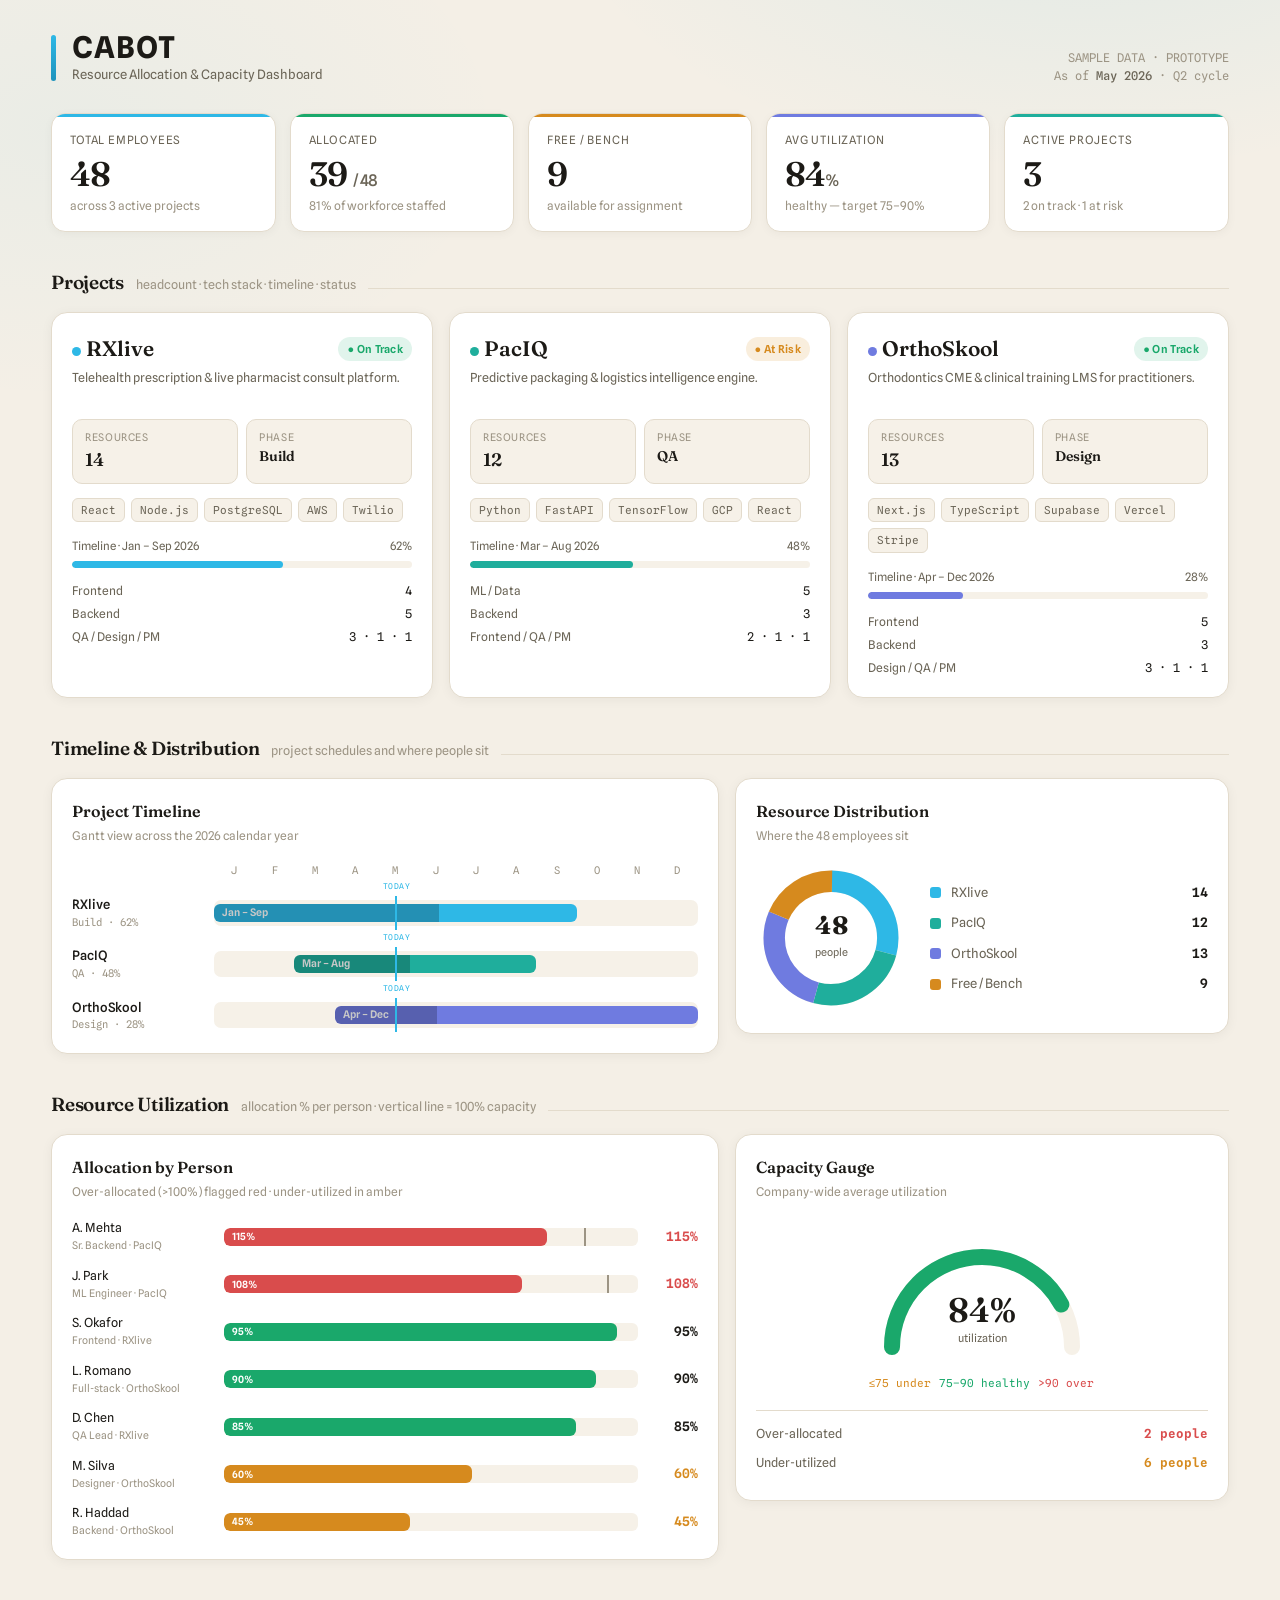
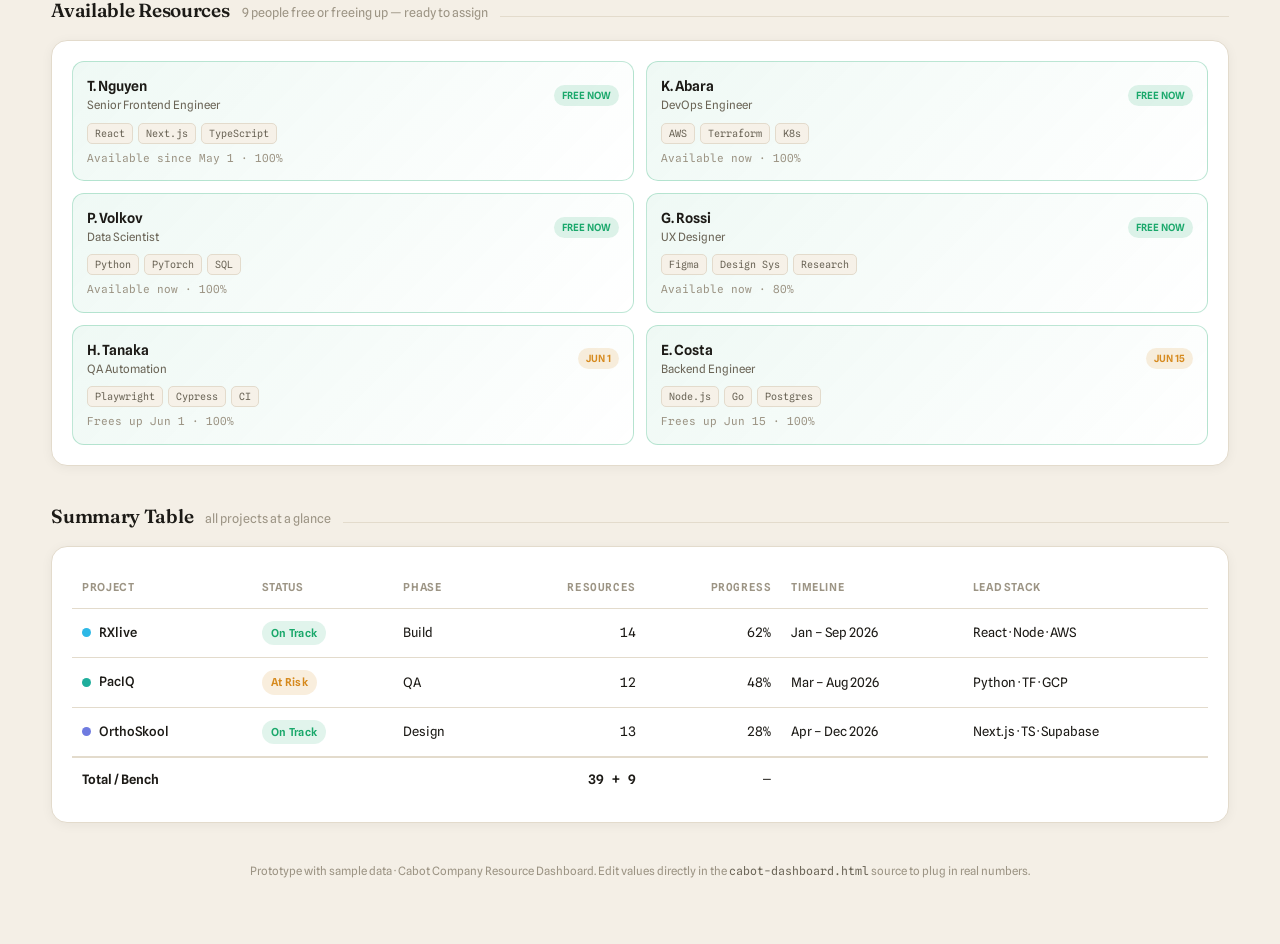
==== index.html @ 314580e7 "Add files via upload" ====
<!DOCTYPE html>
<html lang="en">
<head>
<meta charset="UTF-8">
<meta name="viewport" content="width=device-width, initial-scale=1.0">
<title>Cabot Company — Resource Dashboard</title>
<link rel="preconnect" href="https://fonts.googleapis.com">
<link rel="preconnect" href="https://fonts.gstatic.com" crossorigin>
<link href="https://fonts.googleapis.com/css2?family=Fraunces:opsz,wght@9..144,400;9..144,500;9..144,600;9..144,700&family=Spline+Sans+Mono:wght@400;500;600&family=Spline+Sans:wght@400;500;600;700&display=swap" rel="stylesheet">
<style>
  :root {
    /* Cabot brand */
    --cabot-cyan: #2EB8E6;
    --cabot-cyan-light: #5FCDF0;
    --cabot-cyan-dark: #1E93BC;
    --cabot-ink: #0A0A0B;
    /* Light theme neutrals — beige / white */
    --bg: #f4efe6;
    --panel: #ffffff;
    --panel-2: #f6f1e8;
    --line: #e3dbcc;
    --ink: #1c1a16;
    --ink-dim: #6b6557;
    --ink-faint: #9c9484;
    /* Status */
    --green: #1aa86b;
    --amber: #d68a1e;
    --red: #d94c4c;
    --blue: #2EB8E6;
    --violet: #6f7be0;
    --teal: #1fae9c;
    --accent: #2EB8E6;
    /* Project colors */
    --rx: #2EB8E6;
    --pac: #1fae9c;
    --ortho: #6f7be0;
    /* On-bar text color for light theme */
    --on-bar: #ffffff;
  }
  * { box-sizing: border-box; margin: 0; padding: 0; }
  html { scroll-behavior: smooth; }
  body {
    background:
      radial-gradient(900px 500px at 85% -5%, rgba(46,184,230,.10), transparent 60%),
      radial-gradient(800px 500px at 5% 5%, rgba(46,184,230,.05), transparent 55%),
      var(--bg);
    color: var(--ink);
    font-family: 'Spline Sans', sans-serif;
    font-size: 14px;
    line-height: 1.5;
    min-height: 100vh;
    padding: 32px clamp(16px, 4vw, 56px) 64px;
  }
  .wrap { max-width: 1320px; margin: 0 auto; }

  /* Header */
  header.top {
    display: flex; align-items: flex-end; justify-content: space-between;
    gap: 24px; flex-wrap: wrap; margin-bottom: 28px;
  }
  .brand { display: flex; align-items: center; gap: 16px; }
  .brand-rule {
    width: 5px; height: 46px; border-radius: 4px; flex-shrink: 0;
    background: linear-gradient(var(--cabot-cyan), var(--cabot-cyan-dark));
  }
  .brand h1 {
    font-family: 'Fraunces', serif; font-weight: 600; font-size: 26px; letter-spacing: -.5px;
  }
  .brand .wordmark {
    font-family: 'Spline Sans', sans-serif; font-weight: 700; font-size: 30px;
    letter-spacing: 1px; color: var(--ink); line-height: 1;
  }
  .brand p { color: var(--ink-dim); font-size: 13px; margin-top: 3px; }
  .updated {
    text-align: right; color: var(--ink-faint); font-size: 12px;
    font-family: 'Spline Sans Mono', monospace;
  }
  .updated b { color: var(--ink-dim); font-weight: 500; }

  /* KPI row */
  .kpis {
    display: grid; grid-template-columns: repeat(5, 1fr); gap: 14px; margin-bottom: 28px;
  }
  .kpi {
    background: var(--panel); border: 1px solid var(--line); border-radius: 14px;
    padding: 18px 18px 16px; position: relative; overflow: hidden;
    box-shadow: 0 2px 10px rgba(28,26,22,.04);
  }
  .kpi::before {
    content: ''; position: absolute; top: 0; left: 0; right: 0; height: 3px;
    background: var(--bar, var(--accent));
  }
  .kpi .label { color: var(--ink-dim); font-size: 11.5px; text-transform: uppercase; letter-spacing: .8px; margin-bottom: 8px; }
  .kpi .val { font-family: 'Fraunces', serif; font-size: 34px; font-weight: 600; line-height: 1; letter-spacing: -1px; }
  .kpi .val small { font-size: 16px; color: var(--ink-dim); font-family: 'Spline Sans'; font-weight: 500; }
  .kpi .sub { color: var(--ink-faint); font-size: 12px; margin-top: 6px; }

  /* Section heading */
  .section-h {
    display: flex; align-items: baseline; gap: 12px; margin: 36px 0 16px;
  }
  .section-h h2 { font-family: 'Fraunces', serif; font-weight: 600; font-size: 19px; letter-spacing: -.3px; }
  .section-h .hint { color: var(--ink-faint); font-size: 12.5px; }
  .section-h::after { content: ''; flex: 1; height: 1px; background: var(--line); }

  /* Cards grid */
  .grid-3 { display: grid; grid-template-columns: repeat(3, 1fr); gap: 16px; }

  .pcard {
    background: var(--panel); border: 1px solid var(--line); border-radius: 16px;
    padding: 20px; position: relative; transition: transform .18s ease, border-color .18s ease, box-shadow .18s ease;
    box-shadow: 0 2px 12px rgba(28,26,22,.05);
  }
  .pcard:hover { transform: translateY(-3px); border-color: var(--accent-c, var(--line)); box-shadow: 0 8px 24px rgba(28,26,22,.09); }
  .pcard .ph { display: flex; align-items: center; justify-content: space-between; margin-bottom: 4px; }
  .pcard .pname { font-family: 'Fraunces', serif; font-size: 21px; font-weight: 600; }
  .dot { width: 9px; height: 9px; border-radius: 50%; display: inline-block; }
  .pcard .desc { color: var(--ink-dim); font-size: 12.5px; margin-bottom: 16px; min-height: 34px; }
  .status {
    font-size: 11px; font-weight: 600; padding: 4px 9px; border-radius: 20px;
    display: inline-flex; align-items: center; gap: 5px; letter-spacing: .3px;
  }
  .s-ontrack { background: rgba(26,168,107,.13); color: var(--green); }
  .s-risk { background: rgba(214,138,30,.15); color: var(--amber); }
  .s-delayed { background: rgba(217,76,76,.14); color: var(--red); }

  .meta-row { display: flex; gap: 8px; margin-bottom: 14px; }
  .meta {
    flex: 1; background: var(--panel-2); border: 1px solid var(--line);
    border-radius: 10px; padding: 10px 12px;
  }
  .meta .m-label { color: var(--ink-faint); font-size: 10.5px; text-transform: uppercase; letter-spacing: .6px; }
  .meta .m-val { font-size: 18px; font-weight: 600; font-family: 'Fraunces', serif; }

  .stack { display: flex; flex-wrap: wrap; gap: 6px; margin-bottom: 16px; }
  .chip {
    font-family: 'Spline Sans Mono', monospace; font-size: 11px; padding: 3px 8px;
    border-radius: 6px; background: var(--panel-2); border: 1px solid var(--line); color: var(--ink-dim);
  }

  .prog-label { display: flex; justify-content: space-between; font-size: 11.5px; color: var(--ink-dim); margin-bottom: 6px; }
  .prog-track { height: 7px; background: var(--panel-2); border-radius: 10px; overflow: hidden; }
  .prog-fill { height: 100%; border-radius: 10px; }

  .roles { margin-top: 14px; display: flex; flex-direction: column; gap: 5px; }
  .role-line { display: flex; justify-content: space-between; font-size: 12px; }
  .role-line span:first-child { color: var(--ink-dim); }
  .role-line span:last-child { font-family: 'Spline Sans Mono', monospace; color: var(--ink); }

  /* Two column layout */
  .cols { display: grid; grid-template-columns: 1.35fr 1fr; gap: 16px; align-items: start; }
  .panel {
    background: var(--panel); border: 1px solid var(--line); border-radius: 16px; padding: 20px;
    box-shadow: 0 2px 12px rgba(28,26,22,.05);
  }
  .panel h3 { font-family: 'Fraunces', serif; font-size: 16px; font-weight: 600; margin-bottom: 4px; }
  .panel .ph-sub { color: var(--ink-faint); font-size: 12px; margin-bottom: 18px; }

  /* Gantt */
  .gantt { display: flex; flex-direction: column; gap: 16px; }
  .gantt-months {
    display: grid; grid-template-columns: 130px 1fr; gap: 12px; align-items: center;
    color: var(--ink-faint); font-size: 10.5px; font-family: 'Spline Sans Mono', monospace;
  }
  .gantt-scale { display: grid; grid-template-columns: repeat(12, 1fr); }
  .gantt-scale span { text-align: center; }
  .gantt-row { display: grid; grid-template-columns: 130px 1fr; gap: 12px; align-items: center; }
  .gantt-label { font-size: 13px; font-weight: 500; }
  .gantt-label small { display: block; color: var(--ink-faint); font-size: 10.5px; font-weight: 400; font-family: 'Spline Sans Mono', monospace; }
  .gantt-track { position: relative; height: 26px; background: var(--panel-2); border-radius: 7px; }
  .gantt-bar {
    position: absolute; top: 4px; bottom: 4px; border-radius: 6px;
    display: flex; align-items: center; padding: 0 8px; font-size: 10.5px; font-weight: 600;
    color: var(--on-bar); overflow: hidden; white-space: nowrap;
  }
  .gantt-bar .done { position: absolute; left: 0; top: 0; bottom: 0; background: rgba(0,0,0,.22); border-radius: 6px 0 0 6px; }
  .today-line { position: absolute; top: -4px; bottom: -4px; width: 2px; background: var(--accent); z-index: 5; }
  .today-line::after {
    content: 'TODAY'; position: absolute; top: -16px; left: 50%; transform: translateX(-50%);
    font-size: 8px; color: var(--accent); font-family: 'Spline Sans Mono', monospace; letter-spacing: .5px;
  }

  /* Donut */
  .donut-wrap { display: flex; align-items: center; gap: 24px; }
  .legend { display: flex; flex-direction: column; gap: 11px; flex: 1; }
  .legend-item { display: flex; align-items: center; gap: 10px; font-size: 13px; }
  .legend-item .lk { width: 11px; height: 11px; border-radius: 3px; flex-shrink: 0; }
  .legend-item .ln { color: var(--ink-dim); flex: 1; }
  .legend-item .lv { font-family: 'Spline Sans Mono', monospace; font-weight: 600; }

  /* Utilization bars */
  .util-list { display: flex; flex-direction: column; gap: 13px; }
  .util-row { display: grid; grid-template-columns: 140px 1fr 48px; gap: 12px; align-items: center; }
  .util-name { font-size: 12.5px; }
  .util-name small { display: block; color: var(--ink-faint); font-size: 10.5px; }
  .util-track { height: 18px; background: var(--panel-2); border-radius: 6px; overflow: hidden; position: relative; }
  .util-fill { height: 100%; border-radius: 6px; display: flex; align-items: center; padding-left: 8px; font-size: 10px; color: var(--on-bar); font-weight: 600; }
  .util-cap { position: absolute; top: 0; bottom: 0; left: 100%; width: 2px; background: var(--ink-faint); }
  .util-pct { text-align: right; font-family: 'Spline Sans Mono', monospace; font-size: 13px; font-weight: 600; }

  /* Free resources */
  .free-grid { display: grid; grid-template-columns: repeat(2, 1fr); gap: 12px; }
  .free-card {
    background: linear-gradient(135deg, rgba(26,168,107,.07), transparent);
    border: 1px solid rgba(26,168,107,.28); border-radius: 12px; padding: 14px;
  }
  .free-card .fc-top { display: flex; align-items: center; justify-content: space-between; margin-bottom: 8px; }
  .free-card .fc-name { font-weight: 600; font-size: 14px; }
  .free-card .fc-role { color: var(--ink-dim); font-size: 11.5px; }
  .free-badge { font-size: 10px; font-weight: 600; color: var(--green); background: rgba(26,168,107,.14); padding: 3px 8px; border-radius: 20px; }
  .free-card .fc-avail { color: var(--ink-faint); font-size: 11px; margin-top: 6px; font-family: 'Spline Sans Mono', monospace; }
  .skill-row { display: flex; flex-wrap: wrap; gap: 5px; }
  .skill { font-family: 'Spline Sans Mono', monospace; font-size: 10px; padding: 2px 7px; border-radius: 5px; background: var(--panel-2); border: 1px solid var(--line); color: var(--ink-dim); }

  /* Table */
  table { width: 100%; border-collapse: collapse; }
  th, td { text-align: left; padding: 12px 10px; font-size: 13px; border-bottom: 1px solid var(--line); }
  th { color: var(--ink-faint); font-size: 11px; text-transform: uppercase; letter-spacing: .6px; font-weight: 600; }
  td.num, th.num { text-align: right; font-family: 'Spline Sans Mono', monospace; }
  tr:last-child td { border-bottom: none; }
  .tbl-dot { display: inline-flex; align-items: center; gap: 8px; font-weight: 500; }

  footer { margin-top: 40px; text-align: center; color: var(--ink-faint); font-size: 11.5px; }
  footer code { font-family: 'Spline Sans Mono', monospace; color: var(--ink-dim); }

  @media (max-width: 1000px) {
    .kpis { grid-template-columns: repeat(2, 1fr); }
    .grid-3 { grid-template-columns: 1fr; }
    .cols { grid-template-columns: 1fr; }
    .free-grid { grid-template-columns: 1fr; }
  }
</style>
</head>
<body>
<div class="wrap">

  <header class="top">
    <div class="brand">
      <span class="brand-rule"></span>
      <div>
        <div class="wordmark">CABOT</div>
        <p>Resource Allocation &amp; Capacity Dashboard</p>
      </div>
    </div>
    <div class="updated">
      <div>SAMPLE DATA · PROTOTYPE</div>
      <div>As of <b>May 2026</b> · Q2 cycle</div>
    </div>
  </header>

  <!-- KPIs -->
  <div class="kpis">
    <div class="kpi" style="--bar:var(--blue)">
      <div class="label">Total Employees</div>
      <div class="val">48</div>
      <div class="sub">across 3 active projects</div>
    </div>
    <div class="kpi" style="--bar:var(--green)">
      <div class="label">Allocated</div>
      <div class="val">39 <small>/ 48</small></div>
      <div class="sub">81% of workforce staffed</div>
    </div>
    <div class="kpi" style="--bar:var(--amber)">
      <div class="label">Free / Bench</div>
      <div class="val">9</div>
      <div class="sub">available for assignment</div>
    </div>
    <div class="kpi" style="--bar:var(--violet)">
      <div class="label">Avg Utilization</div>
      <div class="val">84<small>%</small></div>
      <div class="sub">healthy — target 75–90%</div>
    </div>
    <div class="kpi" style="--bar:var(--teal)">
      <div class="label">Active Projects</div>
      <div class="val">3</div>
      <div class="sub">2 on track · 1 at risk</div>
    </div>
  </div>

  <!-- Projects -->
  <div class="section-h">
    <h2>Projects</h2>
    <span class="hint">headcount · tech stack · timeline · status</span>
  </div>
  <div class="grid-3">

    <!-- RXlive -->
    <div class="pcard" style="--accent-c:var(--rx)">
      <div class="ph">
        <div class="pname"><span class="dot" style="background:var(--rx)"></span> RXlive</div>
        <span class="status s-ontrack">● On Track</span>
      </div>
      <div class="desc">Telehealth prescription &amp; live pharmacist consult platform.</div>
      <div class="meta-row">
        <div class="meta"><div class="m-label">Resources</div><div class="m-val">14</div></div>
        <div class="meta"><div class="m-label">Phase</div><div class="m-val" style="font-size:14px">Build</div></div>
      </div>
      <div class="stack">
        <span class="chip">React</span><span class="chip">Node.js</span><span class="chip">PostgreSQL</span>
        <span class="chip">AWS</span><span class="chip">Twilio</span>
      </div>
      <div class="prog-label"><span>Timeline · Jan – Sep 2026</span><span>62%</span></div>
      <div class="prog-track"><div class="prog-fill" style="width:62%;background:var(--rx)"></div></div>
      <div class="roles">
        <div class="role-line"><span>Frontend</span><span>4</span></div>
        <div class="role-line"><span>Backend</span><span>5</span></div>
        <div class="role-line"><span>QA / Design / PM</span><span>3 · 1 · 1</span></div>
      </div>
    </div>

    <!-- PacIQ -->
    <div class="pcard" style="--accent-c:var(--pac)">
      <div class="ph">
        <div class="pname"><span class="dot" style="background:var(--pac)"></span> PacIQ</div>
        <span class="status s-risk">● At Risk</span>
      </div>
      <div class="desc">Predictive packaging &amp; logistics intelligence engine.</div>
      <div class="meta-row">
        <div class="meta"><div class="m-label">Resources</div><div class="m-val">12</div></div>
        <div class="meta"><div class="m-label">Phase</div><div class="m-val" style="font-size:14px">QA</div></div>
      </div>
      <div class="stack">
        <span class="chip">Python</span><span class="chip">FastAPI</span><span class="chip">TensorFlow</span>
        <span class="chip">GCP</span><span class="chip">React</span>
      </div>
      <div class="prog-label"><span>Timeline · Mar – Aug 2026</span><span>48%</span></div>
      <div class="prog-track"><div class="prog-fill" style="width:48%;background:var(--pac)"></div></div>
      <div class="roles">
        <div class="role-line"><span>ML / Data</span><span>5</span></div>
        <div class="role-line"><span>Backend</span><span>3</span></div>
        <div class="role-line"><span>Frontend / QA / PM</span><span>2 · 1 · 1</span></div>
      </div>
    </div>

    <!-- OrthoSkool -->
    <div class="pcard" style="--accent-c:var(--ortho)">
      <div class="ph">
        <div class="pname"><span class="dot" style="background:var(--ortho)"></span> OrthoSkool</div>
        <span class="status s-ontrack">● On Track</span>
      </div>
      <div class="desc">Orthodontics CME &amp; clinical training LMS for practitioners.</div>
      <div class="meta-row">
        <div class="meta"><div class="m-label">Resources</div><div class="m-val">13</div></div>
        <div class="meta"><div class="m-label">Phase</div><div class="m-val" style="font-size:14px">Design</div></div>
      </div>
      <div class="stack">
        <span class="chip">Next.js</span><span class="chip">TypeScript</span><span class="chip">Supabase</span>
        <span class="chip">Vercel</span><span class="chip">Stripe</span>
      </div>
      <div class="prog-label"><span>Timeline · Apr – Dec 2026</span><span>28%</span></div>
      <div class="prog-track"><div class="prog-fill" style="width:28%;background:var(--ortho)"></div></div>
      <div class="roles">
        <div class="role-line"><span>Frontend</span><span>5</span></div>
        <div class="role-line"><span>Backend</span><span>3</span></div>
        <div class="role-line"><span>Design / QA / PM</span><span>3 · 1 · 1</span></div>
      </div>
    </div>
  </div>

  <!-- Timeline + Distribution -->
  <div class="section-h"><h2>Timeline &amp; Distribution</h2><span class="hint">project schedules and where people sit</span></div>
  <div class="cols">
    <div class="panel">
      <h3>Project Timeline</h3>
      <div class="ph-sub">Gantt view across the 2026 calendar year</div>
      <div class="gantt">
        <div class="gantt-months">
          <span></span>
          <div class="gantt-scale">
            <span>J</span><span>F</span><span>M</span><span>A</span><span>M</span><span>J</span>
            <span>J</span><span>A</span><span>S</span><span>O</span><span>N</span><span>D</span>
          </div>
        </div>
        <!-- today ~ mid May = month 4.5 of 12 => 37.5% -->
        <div class="gantt-row">
          <div class="gantt-label">RXlive<small>Build · 62%</small></div>
          <div class="gantt-track">
            <div class="today-line" style="left:37.5%"></div>
            <div class="gantt-bar" style="left:0%;width:75%;background:var(--rx)"><div class="done" style="width:62%"></div>Jan – Sep</div>
          </div>
        </div>
        <div class="gantt-row">
          <div class="gantt-label">PacIQ<small>QA · 48%</small></div>
          <div class="gantt-track">
            <div class="today-line" style="left:37.5%"></div>
            <div class="gantt-bar" style="left:16.6%;width:50%;background:var(--pac)"><div class="done" style="width:48%"></div>Mar – Aug</div>
          </div>
        </div>
        <div class="gantt-row">
          <div class="gantt-label">OrthoSkool<small>Design · 28%</small></div>
          <div class="gantt-track">
            <div class="today-line" style="left:37.5%"></div>
            <div class="gantt-bar" style="left:25%;width:75%;background:var(--ortho)"><div class="done" style="width:28%"></div>Apr – Dec</div>
          </div>
        </div>
      </div>
    </div>

    <div class="panel">
      <h3>Resource Distribution</h3>
      <div class="ph-sub">Where the 48 employees sit</div>
      <div class="donut-wrap">
        <svg width="150" height="150" viewBox="0 0 42 42">
          <circle cx="21" cy="21" r="15.9" fill="none" stroke="var(--panel-2)" stroke-width="6"></circle>
          <!-- 14,12,13,9 of 48 -> 29.2,25,27.1,18.8 -->
          <circle cx="21" cy="21" r="15.9" fill="none" stroke="var(--rx)" stroke-width="6"
            stroke-dasharray="29.2 70.8" stroke-dashoffset="25" stroke-linecap="butt"></circle>
          <circle cx="21" cy="21" r="15.9" fill="none" stroke="var(--pac)" stroke-width="6"
            stroke-dasharray="25 75" stroke-dashoffset="-4.2" stroke-linecap="butt"></circle>
          <circle cx="21" cy="21" r="15.9" fill="none" stroke="var(--ortho)" stroke-width="6"
            stroke-dasharray="27.1 72.9" stroke-dashoffset="-29.2" stroke-linecap="butt"></circle>
          <circle cx="21" cy="21" r="15.9" fill="none" stroke="var(--amber)" stroke-width="6"
            stroke-dasharray="18.8 81.2" stroke-dashoffset="-56.3" stroke-linecap="butt"></circle>
          <text x="21" y="20" text-anchor="middle" font-size="7" font-weight="700" fill="var(--ink)" font-family="Fraunces">48</text>
          <text x="21" y="26" text-anchor="middle" font-size="3" fill="var(--ink-dim)" font-family="Spline Sans">people</text>
        </svg>
        <div class="legend">
          <div class="legend-item"><span class="lk" style="background:var(--rx)"></span><span class="ln">RXlive</span><span class="lv">14</span></div>
          <div class="legend-item"><span class="lk" style="background:var(--pac)"></span><span class="ln">PacIQ</span><span class="lv">12</span></div>
          <div class="legend-item"><span class="lk" style="background:var(--ortho)"></span><span class="ln">OrthoSkool</span><span class="lv">13</span></div>
          <div class="legend-item"><span class="lk" style="background:var(--amber)"></span><span class="ln">Free / Bench</span><span class="lv">9</span></div>
        </div>
      </div>
    </div>
  </div>

  <!-- Utilization -->
  <div class="section-h"><h2>Resource Utilization</h2><span class="hint">allocation % per person · vertical line = 100% capacity</span></div>
  <div class="cols">
    <div class="panel">
      <h3>Allocation by Person</h3>
      <div class="ph-sub">Over-allocated (&gt;100%) flagged red · under-utilized in amber</div>
      <div class="util-list">
        <div class="util-row">
          <div class="util-name">A. Mehta <small>Sr. Backend · PacIQ</small></div>
          <div class="util-track"><div class="util-fill" style="width:78%;background:var(--red)">115%</div><div class="util-cap" style="left:87%"></div></div>
          <div class="util-pct" style="color:var(--red)">115%</div>
        </div>
        <div class="util-row">
          <div class="util-name">J. Park <small>ML Engineer · PacIQ</small></div>
          <div class="util-track"><div class="util-fill" style="width:72%;background:var(--red)">108%</div><div class="util-cap" style="left:92.5%"></div></div>
          <div class="util-pct" style="color:var(--red)">108%</div>
        </div>
        <div class="util-row">
          <div class="util-name">S. Okafor <small>Frontend · RXlive</small></div>
          <div class="util-track"><div class="util-fill" style="width:95%;background:var(--green)">95%</div></div>
          <div class="util-pct">95%</div>
        </div>
        <div class="util-row">
          <div class="util-name">L. Romano <small>Full-stack · OrthoSkool</small></div>
          <div class="util-track"><div class="util-fill" style="width:90%;background:var(--green)">90%</div></div>
          <div class="util-pct">90%</div>
        </div>
        <div class="util-row">
          <div class="util-name">D. Chen <small>QA Lead · RXlive</small></div>
          <div class="util-track"><div class="util-fill" style="width:85%;background:var(--green)">85%</div></div>
          <div class="util-pct">85%</div>
        </div>
        <div class="util-row">
          <div class="util-name">M. Silva <small>Designer · OrthoSkool</small></div>
          <div class="util-track"><div class="util-fill" style="width:60%;background:var(--amber)">60%</div></div>
          <div class="util-pct" style="color:var(--amber)">60%</div>
        </div>
        <div class="util-row">
          <div class="util-name">R. Haddad <small>Backend · OrthoSkool</small></div>
          <div class="util-track"><div class="util-fill" style="width:45%;background:var(--amber)">45%</div></div>
          <div class="util-pct" style="color:var(--amber)">45%</div>
        </div>
      </div>
    </div>

    <div class="panel">
      <h3>Capacity Gauge</h3>
      <div class="ph-sub">Company-wide average utilization</div>
      <div style="display:flex;flex-direction:column;align-items:center;gap:18px;padding:8px 0">
        <svg width="220" height="130" viewBox="0 0 220 130">
          <path d="M 20 120 A 90 90 0 0 1 200 120" fill="none" stroke="var(--panel-2)" stroke-width="16" stroke-linecap="round"/>
          <!-- 84% of 180deg arc -->
          <path d="M 20 120 A 90 90 0 0 1 200 120" fill="none" stroke="var(--green)" stroke-width="16" stroke-linecap="round"
            stroke-dasharray="283" stroke-dashoffset="45"/>
          <text x="110" y="95" text-anchor="middle" font-size="34" font-weight="600" fill="var(--ink)" font-family="Fraunces">84%</text>
          <text x="110" y="115" text-anchor="middle" font-size="11" fill="var(--ink-dim)" font-family="Spline Sans">utilization</text>
        </svg>
        <div style="display:flex;gap:8px;font-size:11px;color:var(--ink-dim);font-family:'Spline Sans Mono',monospace">
          <span style="color:var(--amber)">&le;75 under</span>
          <span style="color:var(--green)">75–90 healthy</span>
          <span style="color:var(--red)">&gt;90 over</span>
        </div>
        <div style="width:100%;border-top:1px solid var(--line);padding-top:14px;display:flex;justify-content:space-between;font-size:12.5px">
          <span style="color:var(--ink-dim)">Over-allocated</span><span style="font-family:'Spline Sans Mono',monospace;color:var(--red);font-weight:600">2 people</span>
        </div>
        <div style="width:100%;display:flex;justify-content:space-between;font-size:12.5px;margin-top:-8px">
          <span style="color:var(--ink-dim)">Under-utilized</span><span style="font-family:'Spline Sans Mono',monospace;color:var(--amber);font-weight:600">6 people</span>
        </div>
      </div>
    </div>
  </div>

  <!-- Free resources -->
  <div class="section-h"><h2>Available Resources</h2><span class="hint">9 people free or freeing up — ready to assign</span></div>
  <div class="panel">
    <div class="free-grid">
      <div class="free-card">
        <div class="fc-top"><div><div class="fc-name">T. Nguyen</div><div class="fc-role">Senior Frontend Engineer</div></div><span class="free-badge">FREE NOW</span></div>
        <div class="skill-row"><span class="skill">React</span><span class="skill">Next.js</span><span class="skill">TypeScript</span></div>
        <div class="fc-avail">Available since May 1 · 100%</div>
      </div>
      <div class="free-card">
        <div class="fc-top"><div><div class="fc-name">K. Abara</div><div class="fc-role">DevOps Engineer</div></div><span class="free-badge">FREE NOW</span></div>
        <div class="skill-row"><span class="skill">AWS</span><span class="skill">Terraform</span><span class="skill">K8s</span></div>
        <div class="fc-avail">Available now · 100%</div>
      </div>
      <div class="free-card">
        <div class="fc-top"><div><div class="fc-name">P. Volkov</div><div class="fc-role">Data Scientist</div></div><span class="free-badge">FREE NOW</span></div>
        <div class="skill-row"><span class="skill">Python</span><span class="skill">PyTorch</span><span class="skill">SQL</span></div>
        <div class="fc-avail">Available now · 100%</div>
      </div>
      <div class="free-card">
        <div class="fc-top"><div><div class="fc-name">G. Rossi</div><div class="fc-role">UX Designer</div></div><span class="free-badge">FREE NOW</span></div>
        <div class="skill-row"><span class="skill">Figma</span><span class="skill">Design Sys</span><span class="skill">Research</span></div>
        <div class="fc-avail">Available now · 80%</div>
      </div>
      <div class="free-card">
        <div class="fc-top"><div><div class="fc-name">H. Tanaka</div><div class="fc-role">QA Automation</div></div><span class="free-badge" style="color:var(--amber);background:rgba(214,138,30,.15)">JUN 1</span></div>
        <div class="skill-row"><span class="skill">Playwright</span><span class="skill">Cypress</span><span class="skill">CI</span></div>
        <div class="fc-avail">Frees up Jun 1 · 100%</div>
      </div>
      <div class="free-card">
        <div class="fc-top"><div><div class="fc-name">E. Costa</div><div class="fc-role">Backend Engineer</div></div><span class="free-badge" style="color:var(--amber);background:rgba(214,138,30,.15)">JUN 15</span></div>
        <div class="skill-row"><span class="skill">Node.js</span><span class="skill">Go</span><span class="skill">Postgres</span></div>
        <div class="fc-avail">Frees up Jun 15 · 100%</div>
      </div>
    </div>
  </div>

  <!-- Summary table -->
  <div class="section-h"><h2>Summary Table</h2><span class="hint">all projects at a glance</span></div>
  <div class="panel">
    <table>
      <thead>
        <tr>
          <th>Project</th><th>Status</th><th>Phase</th><th class="num">Resources</th>
          <th class="num">Progress</th><th>Timeline</th><th>Lead Stack</th>
        </tr>
      </thead>
      <tbody>
        <tr>
          <td><span class="tbl-dot"><span class="dot" style="background:var(--rx)"></span>RXlive</span></td>
          <td><span class="status s-ontrack">On Track</span></td><td>Build</td>
          <td class="num">14</td><td class="num">62%</td><td>Jan – Sep 2026</td><td>React · Node · AWS</td>
        </tr>
        <tr>
          <td><span class="tbl-dot"><span class="dot" style="background:var(--pac)"></span>PacIQ</span></td>
          <td><span class="status s-risk">At Risk</span></td><td>QA</td>
          <td class="num">12</td><td class="num">48%</td><td>Mar – Aug 2026</td><td>Python · TF · GCP</td>
        </tr>
        <tr>
          <td><span class="tbl-dot"><span class="dot" style="background:var(--ortho)"></span>OrthoSkool</span></td>
          <td><span class="status s-ontrack">On Track</span></td><td>Design</td>
          <td class="num">13</td><td class="num">28%</td><td>Apr – Dec 2026</td><td>Next.js · TS · Supabase</td>
        </tr>
        <tr style="border-top:2px solid var(--line)">
          <td style="font-weight:600">Total / Bench</td><td></td><td></td>
          <td class="num" style="font-weight:600">39 + 9</td><td class="num">—</td><td></td><td></td>
        </tr>
      </tbody>
    </table>
  </div>

  <footer>
    Prototype with sample data · Cabot Company Resource Dashboard. Edit values directly in the <code>cabot-dashboard.html</code> source to plug in real numbers.
  </footer>

</div>
</body>
</html>
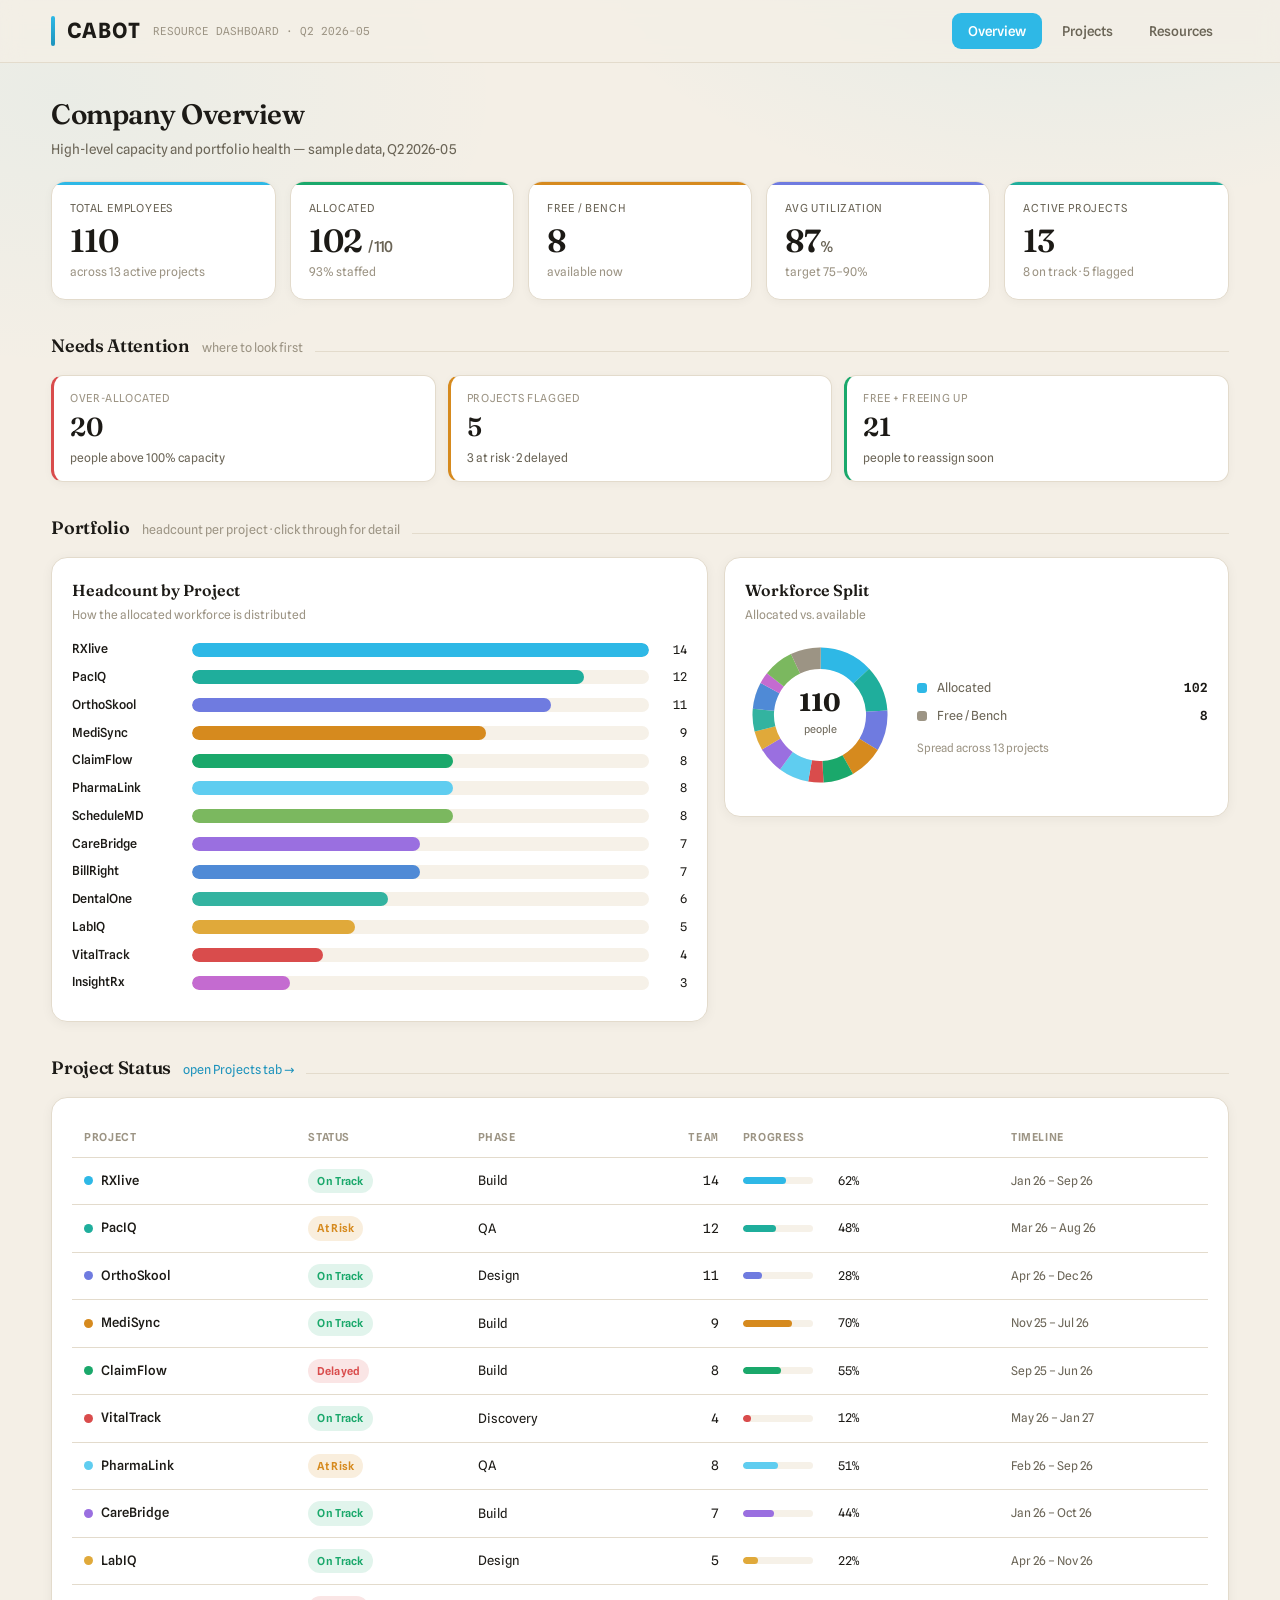
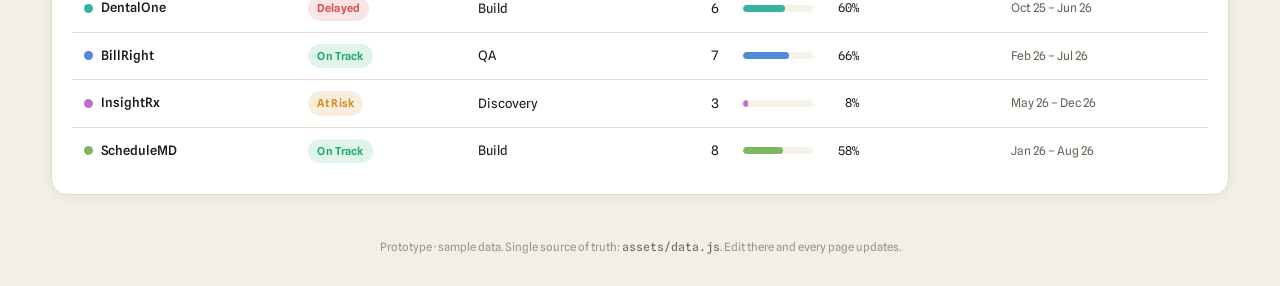
==== commit 2acd64e8: "Add files via upload" ====
--- a/index.html
+++ b/index.html
@@ -3,574 +3,103 @@
 <head>
 <meta charset="UTF-8">
 <meta name="viewport" content="width=device-width, initial-scale=1.0">
-<title>Cabot Company — Resource Dashboard</title>
+<title>Cabot — Overview</title>
 <link rel="preconnect" href="https://fonts.googleapis.com">
 <link rel="preconnect" href="https://fonts.gstatic.com" crossorigin>
 <link href="https://fonts.googleapis.com/css2?family=Fraunces:opsz,wght@9..144,400;9..144,500;9..144,600;9..144,700&family=Spline+Sans+Mono:wght@400;500;600&family=Spline+Sans:wght@400;500;600;700&display=swap" rel="stylesheet">
-<style>
-  :root {
-    /* Cabot brand */
-    --cabot-cyan: #2EB8E6;
-    --cabot-cyan-light: #5FCDF0;
-    --cabot-cyan-dark: #1E93BC;
-    --cabot-ink: #0A0A0B;
-    /* Light theme neutrals — beige / white */
-    --bg: #f4efe6;
-    --panel: #ffffff;
-    --panel-2: #f6f1e8;
-    --line: #e3dbcc;
-    --ink: #1c1a16;
-    --ink-dim: #6b6557;
-    --ink-faint: #9c9484;
-    /* Status */
-    --green: #1aa86b;
-    --amber: #d68a1e;
-    --red: #d94c4c;
-    --blue: #2EB8E6;
-    --violet: #6f7be0;
-    --teal: #1fae9c;
-    --accent: #2EB8E6;
-    /* Project colors */
-    --rx: #2EB8E6;
-    --pac: #1fae9c;
-    --ortho: #6f7be0;
-    /* On-bar text color for light theme */
-    --on-bar: #ffffff;
-  }
-  * { box-sizing: border-box; margin: 0; padding: 0; }
-  html { scroll-behavior: smooth; }
-  body {
-    background:
-      radial-gradient(900px 500px at 85% -5%, rgba(46,184,230,.10), transparent 60%),
-      radial-gradient(800px 500px at 5% 5%, rgba(46,184,230,.05), transparent 55%),
-      var(--bg);
-    color: var(--ink);
-    font-family: 'Spline Sans', sans-serif;
-    font-size: 14px;
-    line-height: 1.5;
-    min-height: 100vh;
-    padding: 32px clamp(16px, 4vw, 56px) 64px;
-  }
-  .wrap { max-width: 1320px; margin: 0 auto; }
-
-  /* Header */
-  header.top {
-    display: flex; align-items: flex-end; justify-content: space-between;
-    gap: 24px; flex-wrap: wrap; margin-bottom: 28px;
-  }
-  .brand { display: flex; align-items: center; gap: 16px; }
-  .brand-rule {
-    width: 5px; height: 46px; border-radius: 4px; flex-shrink: 0;
-    background: linear-gradient(var(--cabot-cyan), var(--cabot-cyan-dark));
-  }
-  .brand h1 {
-    font-family: 'Fraunces', serif; font-weight: 600; font-size: 26px; letter-spacing: -.5px;
-  }
-  .brand .wordmark {
-    font-family: 'Spline Sans', sans-serif; font-weight: 700; font-size: 30px;
-    letter-spacing: 1px; color: var(--ink); line-height: 1;
-  }
-  .brand p { color: var(--ink-dim); font-size: 13px; margin-top: 3px; }
-  .updated {
-    text-align: right; color: var(--ink-faint); font-size: 12px;
-    font-family: 'Spline Sans Mono', monospace;
-  }
-  .updated b { color: var(--ink-dim); font-weight: 500; }
-
-  /* KPI row */
-  .kpis {
-    display: grid; grid-template-columns: repeat(5, 1fr); gap: 14px; margin-bottom: 28px;
-  }
-  .kpi {
-    background: var(--panel); border: 1px solid var(--line); border-radius: 14px;
-    padding: 18px 18px 16px; position: relative; overflow: hidden;
-    box-shadow: 0 2px 10px rgba(28,26,22,.04);
-  }
-  .kpi::before {
-    content: ''; position: absolute; top: 0; left: 0; right: 0; height: 3px;
-    background: var(--bar, var(--accent));
-  }
-  .kpi .label { color: var(--ink-dim); font-size: 11.5px; text-transform: uppercase; letter-spacing: .8px; margin-bottom: 8px; }
-  .kpi .val { font-family: 'Fraunces', serif; font-size: 34px; font-weight: 600; line-height: 1; letter-spacing: -1px; }
-  .kpi .val small { font-size: 16px; color: var(--ink-dim); font-family: 'Spline Sans'; font-weight: 500; }
-  .kpi .sub { color: var(--ink-faint); font-size: 12px; margin-top: 6px; }
-
-  /* Section heading */
-  .section-h {
-    display: flex; align-items: baseline; gap: 12px; margin: 36px 0 16px;
-  }
-  .section-h h2 { font-family: 'Fraunces', serif; font-weight: 600; font-size: 19px; letter-spacing: -.3px; }
-  .section-h .hint { color: var(--ink-faint); font-size: 12.5px; }
-  .section-h::after { content: ''; flex: 1; height: 1px; background: var(--line); }
-
-  /* Cards grid */
-  .grid-3 { display: grid; grid-template-columns: repeat(3, 1fr); gap: 16px; }
-
-  .pcard {
-    background: var(--panel); border: 1px solid var(--line); border-radius: 16px;
-    padding: 20px; position: relative; transition: transform .18s ease, border-color .18s ease, box-shadow .18s ease;
-    box-shadow: 0 2px 12px rgba(28,26,22,.05);
-  }
-  .pcard:hover { transform: translateY(-3px); border-color: var(--accent-c, var(--line)); box-shadow: 0 8px 24px rgba(28,26,22,.09); }
-  .pcard .ph { display: flex; align-items: center; justify-content: space-between; margin-bottom: 4px; }
-  .pcard .pname { font-family: 'Fraunces', serif; font-size: 21px; font-weight: 600; }
-  .dot { width: 9px; height: 9px; border-radius: 50%; display: inline-block; }
-  .pcard .desc { color: var(--ink-dim); font-size: 12.5px; margin-bottom: 16px; min-height: 34px; }
-  .status {
-    font-size: 11px; font-weight: 600; padding: 4px 9px; border-radius: 20px;
-    display: inline-flex; align-items: center; gap: 5px; letter-spacing: .3px;
-  }
-  .s-ontrack { background: rgba(26,168,107,.13); color: var(--green); }
-  .s-risk { background: rgba(214,138,30,.15); color: var(--amber); }
-  .s-delayed { background: rgba(217,76,76,.14); color: var(--red); }
-
-  .meta-row { display: flex; gap: 8px; margin-bottom: 14px; }
-  .meta {
-    flex: 1; background: var(--panel-2); border: 1px solid var(--line);
-    border-radius: 10px; padding: 10px 12px;
-  }
-  .meta .m-label { color: var(--ink-faint); font-size: 10.5px; text-transform: uppercase; letter-spacing: .6px; }
-  .meta .m-val { font-size: 18px; font-weight: 600; font-family: 'Fraunces', serif; }
-
-  .stack { display: flex; flex-wrap: wrap; gap: 6px; margin-bottom: 16px; }
-  .chip {
-    font-family: 'Spline Sans Mono', monospace; font-size: 11px; padding: 3px 8px;
-    border-radius: 6px; background: var(--panel-2); border: 1px solid var(--line); color: var(--ink-dim);
-  }
-
-  .prog-label { display: flex; justify-content: space-between; font-size: 11.5px; color: var(--ink-dim); margin-bottom: 6px; }
-  .prog-track { height: 7px; background: var(--panel-2); border-radius: 10px; overflow: hidden; }
-  .prog-fill { height: 100%; border-radius: 10px; }
-
-  .roles { margin-top: 14px; display: flex; flex-direction: column; gap: 5px; }
-  .role-line { display: flex; justify-content: space-between; font-size: 12px; }
-  .role-line span:first-child { color: var(--ink-dim); }
-  .role-line span:last-child { font-family: 'Spline Sans Mono', monospace; color: var(--ink); }
-
-  /* Two column layout */
-  .cols { display: grid; grid-template-columns: 1.35fr 1fr; gap: 16px; align-items: start; }
-  .panel {
-    background: var(--panel); border: 1px solid var(--line); border-radius: 16px; padding: 20px;
-    box-shadow: 0 2px 12px rgba(28,26,22,.05);
-  }
-  .panel h3 { font-family: 'Fraunces', serif; font-size: 16px; font-weight: 600; margin-bottom: 4px; }
-  .panel .ph-sub { color: var(--ink-faint); font-size: 12px; margin-bottom: 18px; }
-
-  /* Gantt */
-  .gantt { display: flex; flex-direction: column; gap: 16px; }
-  .gantt-months {
-    display: grid; grid-template-columns: 130px 1fr; gap: 12px; align-items: center;
-    color: var(--ink-faint); font-size: 10.5px; font-family: 'Spline Sans Mono', monospace;
-  }
-  .gantt-scale { display: grid; grid-template-columns: repeat(12, 1fr); }
-  .gantt-scale span { text-align: center; }
-  .gantt-row { display: grid; grid-template-columns: 130px 1fr; gap: 12px; align-items: center; }
-  .gantt-label { font-size: 13px; font-weight: 500; }
-  .gantt-label small { display: block; color: var(--ink-faint); font-size: 10.5px; font-weight: 400; font-family: 'Spline Sans Mono', monospace; }
-  .gantt-track { position: relative; height: 26px; background: var(--panel-2); border-radius: 7px; }
-  .gantt-bar {
-    position: absolute; top: 4px; bottom: 4px; border-radius: 6px;
-    display: flex; align-items: center; padding: 0 8px; font-size: 10.5px; font-weight: 600;
-    color: var(--on-bar); overflow: hidden; white-space: nowrap;
-  }
-  .gantt-bar .done { position: absolute; left: 0; top: 0; bottom: 0; background: rgba(0,0,0,.22); border-radius: 6px 0 0 6px; }
-  .today-line { position: absolute; top: -4px; bottom: -4px; width: 2px; background: var(--accent); z-index: 5; }
-  .today-line::after {
-    content: 'TODAY'; position: absolute; top: -16px; left: 50%; transform: translateX(-50%);
-    font-size: 8px; color: var(--accent); font-family: 'Spline Sans Mono', monospace; letter-spacing: .5px;
-  }
-
-  /* Donut */
-  .donut-wrap { display: flex; align-items: center; gap: 24px; }
-  .legend { display: flex; flex-direction: column; gap: 11px; flex: 1; }
-  .legend-item { display: flex; align-items: center; gap: 10px; font-size: 13px; }
-  .legend-item .lk { width: 11px; height: 11px; border-radius: 3px; flex-shrink: 0; }
-  .legend-item .ln { color: var(--ink-dim); flex: 1; }
-  .legend-item .lv { font-family: 'Spline Sans Mono', monospace; font-weight: 600; }
-
-  /* Utilization bars */
-  .util-list { display: flex; flex-direction: column; gap: 13px; }
-  .util-row { display: grid; grid-template-columns: 140px 1fr 48px; gap: 12px; align-items: center; }
-  .util-name { font-size: 12.5px; }
-  .util-name small { display: block; color: var(--ink-faint); font-size: 10.5px; }
-  .util-track { height: 18px; background: var(--panel-2); border-radius: 6px; overflow: hidden; position: relative; }
-  .util-fill { height: 100%; border-radius: 6px; display: flex; align-items: center; padding-left: 8px; font-size: 10px; color: var(--on-bar); font-weight: 600; }
-  .util-cap { position: absolute; top: 0; bottom: 0; left: 100%; width: 2px; background: var(--ink-faint); }
-  .util-pct { text-align: right; font-family: 'Spline Sans Mono', monospace; font-size: 13px; font-weight: 600; }
-
-  /* Free resources */
-  .free-grid { display: grid; grid-template-columns: repeat(2, 1fr); gap: 12px; }
-  .free-card {
-    background: linear-gradient(135deg, rgba(26,168,107,.07), transparent);
-    border: 1px solid rgba(26,168,107,.28); border-radius: 12px; padding: 14px;
-  }
-  .free-card .fc-top { display: flex; align-items: center; justify-content: space-between; margin-bottom: 8px; }
-  .free-card .fc-name { font-weight: 600; font-size: 14px; }
-  .free-card .fc-role { color: var(--ink-dim); font-size: 11.5px; }
-  .free-badge { font-size: 10px; font-weight: 600; color: var(--green); background: rgba(26,168,107,.14); padding: 3px 8px; border-radius: 20px; }
-  .free-card .fc-avail { color: var(--ink-faint); font-size: 11px; margin-top: 6px; font-family: 'Spline Sans Mono', monospace; }
-  .skill-row { display: flex; flex-wrap: wrap; gap: 5px; }
-  .skill { font-family: 'Spline Sans Mono', monospace; font-size: 10px; padding: 2px 7px; border-radius: 5px; background: var(--panel-2); border: 1px solid var(--line); color: var(--ink-dim); }
-
-  /* Table */
-  table { width: 100%; border-collapse: collapse; }
-  th, td { text-align: left; padding: 12px 10px; font-size: 13px; border-bottom: 1px solid var(--line); }
-  th { color: var(--ink-faint); font-size: 11px; text-transform: uppercase; letter-spacing: .6px; font-weight: 600; }
-  td.num, th.num { text-align: right; font-family: 'Spline Sans Mono', monospace; }
-  tr:last-child td { border-bottom: none; }
-  .tbl-dot { display: inline-flex; align-items: center; gap: 8px; font-weight: 500; }
-
-  footer { margin-top: 40px; text-align: center; color: var(--ink-faint); font-size: 11.5px; }
-  footer code { font-family: 'Spline Sans Mono', monospace; color: var(--ink-dim); }
-
-  @media (max-width: 1000px) {
-    .kpis { grid-template-columns: repeat(2, 1fr); }
-    .grid-3 { grid-template-columns: 1fr; }
-    .cols { grid-template-columns: 1fr; }
-    .free-grid { grid-template-columns: 1fr; }
-  }
-</style>
+<link rel="stylesheet" href="assets/styles.css">
 </head>
 <body>
+<div id="nav"></div>
 <div class="wrap">
-
-  <header class="top">
-    <div class="brand">
-      <span class="brand-rule"></span>
-      <div>
-        <div class="wordmark">CABOT</div>
-        <p>Resource Allocation &amp; Capacity Dashboard</p>
-      </div>
-    </div>
-    <div class="updated">
-      <div>SAMPLE DATA · PROTOTYPE</div>
-      <div>As of <b>May 2026</b> · Q2 cycle</div>
-    </div>
-  </header>
-
-  <!-- KPIs -->
-  <div class="kpis">
-    <div class="kpi" style="--bar:var(--blue)">
-      <div class="label">Total Employees</div>
-      <div class="val">48</div>
-      <div class="sub">across 3 active projects</div>
-    </div>
-    <div class="kpi" style="--bar:var(--green)">
-      <div class="label">Allocated</div>
-      <div class="val">39 <small>/ 48</small></div>
-      <div class="sub">81% of workforce staffed</div>
-    </div>
-    <div class="kpi" style="--bar:var(--amber)">
-      <div class="label">Free / Bench</div>
-      <div class="val">9</div>
-      <div class="sub">available for assignment</div>
-    </div>
-    <div class="kpi" style="--bar:var(--violet)">
-      <div class="label">Avg Utilization</div>
-      <div class="val">84<small>%</small></div>
-      <div class="sub">healthy — target 75–90%</div>
-    </div>
-    <div class="kpi" style="--bar:var(--teal)">
-      <div class="label">Active Projects</div>
-      <div class="val">3</div>
-      <div class="sub">2 on track · 1 at risk</div>
-    </div>
+  <div class="page-head">
+    <h1>Company Overview</h1>
+    <p>High-level capacity and portfolio health — sample data, <span id="asof"></span></p>
   </div>
 
-  <!-- Projects -->
-  <div class="section-h">
-    <h2>Projects</h2>
-    <span class="hint">headcount · tech stack · timeline · status</span>
-  </div>
-  <div class="grid-3">
+  <div class="kpis" id="kpis"></div>
 
-    <!-- RXlive -->
-    <div class="pcard" style="--accent-c:var(--rx)">
-      <div class="ph">
-        <div class="pname"><span class="dot" style="background:var(--rx)"></span> RXlive</div>
-        <span class="status s-ontrack">● On Track</span>
-      </div>
-      <div class="desc">Telehealth prescription &amp; live pharmacist consult platform.</div>
-      <div class="meta-row">
-        <div class="meta"><div class="m-label">Resources</div><div class="m-val">14</div></div>
-        <div class="meta"><div class="m-label">Phase</div><div class="m-val" style="font-size:14px">Build</div></div>
-      </div>
-      <div class="stack">
-        <span class="chip">React</span><span class="chip">Node.js</span><span class="chip">PostgreSQL</span>
-        <span class="chip">AWS</span><span class="chip">Twilio</span>
-      </div>
-      <div class="prog-label"><span>Timeline · Jan – Sep 2026</span><span>62%</span></div>
-      <div class="prog-track"><div class="prog-fill" style="width:62%;background:var(--rx)"></div></div>
-      <div class="roles">
-        <div class="role-line"><span>Frontend</span><span>4</span></div>
-        <div class="role-line"><span>Backend</span><span>5</span></div>
-        <div class="role-line"><span>QA / Design / PM</span><span>3 · 1 · 1</span></div>
-      </div>
+  <div class="section-h"><h2>Needs Attention</h2><span class="hint">where to look first</span></div>
+  <div class="attn" id="attn"></div>
+
+  <div class="section-h"><h2>Portfolio</h2><span class="hint">headcount per project · click through for detail</span></div>
+  <div class="cols">
+    <div class="panel">
+      <h3>Headcount by Project</h3>
+      <div class="ph-sub">How the allocated workforce is distributed</div>
+      <div id="hc-bars"></div>
     </div>
-
-    <!-- PacIQ -->
-    <div class="pcard" style="--accent-c:var(--pac)">
-      <div class="ph">
-        <div class="pname"><span class="dot" style="background:var(--pac)"></span> PacIQ</div>
-        <span class="status s-risk">● At Risk</span>
-      </div>
-      <div class="desc">Predictive packaging &amp; logistics intelligence engine.</div>
-      <div class="meta-row">
-        <div class="meta"><div class="m-label">Resources</div><div class="m-val">12</div></div>
-        <div class="meta"><div class="m-label">Phase</div><div class="m-val" style="font-size:14px">QA</div></div>
-      </div>
-      <div class="stack">
-        <span class="chip">Python</span><span class="chip">FastAPI</span><span class="chip">TensorFlow</span>
-        <span class="chip">GCP</span><span class="chip">React</span>
-      </div>
-      <div class="prog-label"><span>Timeline · Mar – Aug 2026</span><span>48%</span></div>
-      <div class="prog-track"><div class="prog-fill" style="width:48%;background:var(--pac)"></div></div>
-      <div class="roles">
-        <div class="role-line"><span>ML / Data</span><span>5</span></div>
-        <div class="role-line"><span>Backend</span><span>3</span></div>
-        <div class="role-line"><span>Frontend / QA / PM</span><span>2 · 1 · 1</span></div>
-      </div>
-    </div>
-
-    <!-- OrthoSkool -->
-    <div class="pcard" style="--accent-c:var(--ortho)">
-      <div class="ph">
-        <div class="pname"><span class="dot" style="background:var(--ortho)"></span> OrthoSkool</div>
-        <span class="status s-ontrack">● On Track</span>
-      </div>
-      <div class="desc">Orthodontics CME &amp; clinical training LMS for practitioners.</div>
-      <div class="meta-row">
-        <div class="meta"><div class="m-label">Resources</div><div class="m-val">13</div></div>
-        <div class="meta"><div class="m-label">Phase</div><div class="m-val" style="font-size:14px">Design</div></div>
-      </div>
-      <div class="stack">
-        <span class="chip">Next.js</span><span class="chip">TypeScript</span><span class="chip">Supabase</span>
-        <span class="chip">Vercel</span><span class="chip">Stripe</span>
-      </div>
-      <div class="prog-label"><span>Timeline · Apr – Dec 2026</span><span>28%</span></div>
-      <div class="prog-track"><div class="prog-fill" style="width:28%;background:var(--ortho)"></div></div>
-      <div class="roles">
-        <div class="role-line"><span>Frontend</span><span>5</span></div>
-        <div class="role-line"><span>Backend</span><span>3</span></div>
-        <div class="role-line"><span>Design / QA / PM</span><span>3 · 1 · 1</span></div>
+    <div class="panel">
+      <h3>Workforce Split</h3>
+      <div class="ph-sub">Allocated vs. available</div>
+      <div style="display:flex;align-items:center;gap:22px">
+        <div id="donut"></div>
+        <div class="legend" id="donut-legend" style="flex:1"></div>
       </div>
     </div>
   </div>
 
-  <!-- Timeline + Distribution -->
-  <div class="section-h"><h2>Timeline &amp; Distribution</h2><span class="hint">project schedules and where people sit</span></div>
-  <div class="cols">
-    <div class="panel">
-      <h3>Project Timeline</h3>
-      <div class="ph-sub">Gantt view across the 2026 calendar year</div>
-      <div class="gantt">
-        <div class="gantt-months">
-          <span></span>
-          <div class="gantt-scale">
-            <span>J</span><span>F</span><span>M</span><span>A</span><span>M</span><span>J</span>
-            <span>J</span><span>A</span><span>S</span><span>O</span><span>N</span><span>D</span>
-          </div>
-        </div>
-        <!-- today ~ mid May = month 4.5 of 12 => 37.5% -->
-        <div class="gantt-row">
-          <div class="gantt-label">RXlive<small>Build · 62%</small></div>
-          <div class="gantt-track">
-            <div class="today-line" style="left:37.5%"></div>
-            <div class="gantt-bar" style="left:0%;width:75%;background:var(--rx)"><div class="done" style="width:62%"></div>Jan – Sep</div>
-          </div>
-        </div>
-        <div class="gantt-row">
-          <div class="gantt-label">PacIQ<small>QA · 48%</small></div>
-          <div class="gantt-track">
-            <div class="today-line" style="left:37.5%"></div>
-            <div class="gantt-bar" style="left:16.6%;width:50%;background:var(--pac)"><div class="done" style="width:48%"></div>Mar – Aug</div>
-          </div>
-        </div>
-        <div class="gantt-row">
-          <div class="gantt-label">OrthoSkool<small>Design · 28%</small></div>
-          <div class="gantt-track">
-            <div class="today-line" style="left:37.5%"></div>
-            <div class="gantt-bar" style="left:25%;width:75%;background:var(--ortho)"><div class="done" style="width:28%"></div>Apr – Dec</div>
-          </div>
-        </div>
-      </div>
-    </div>
-
-    <div class="panel">
-      <h3>Resource Distribution</h3>
-      <div class="ph-sub">Where the 48 employees sit</div>
-      <div class="donut-wrap">
-        <svg width="150" height="150" viewBox="0 0 42 42">
-          <circle cx="21" cy="21" r="15.9" fill="none" stroke="var(--panel-2)" stroke-width="6"></circle>
-          <!-- 14,12,13,9 of 48 -> 29.2,25,27.1,18.8 -->
-          <circle cx="21" cy="21" r="15.9" fill="none" stroke="var(--rx)" stroke-width="6"
-            stroke-dasharray="29.2 70.8" stroke-dashoffset="25" stroke-linecap="butt"></circle>
-          <circle cx="21" cy="21" r="15.9" fill="none" stroke="var(--pac)" stroke-width="6"
-            stroke-dasharray="25 75" stroke-dashoffset="-4.2" stroke-linecap="butt"></circle>
-          <circle cx="21" cy="21" r="15.9" fill="none" stroke="var(--ortho)" stroke-width="6"
-            stroke-dasharray="27.1 72.9" stroke-dashoffset="-29.2" stroke-linecap="butt"></circle>
-          <circle cx="21" cy="21" r="15.9" fill="none" stroke="var(--amber)" stroke-width="6"
-            stroke-dasharray="18.8 81.2" stroke-dashoffset="-56.3" stroke-linecap="butt"></circle>
-          <text x="21" y="20" text-anchor="middle" font-size="7" font-weight="700" fill="var(--ink)" font-family="Fraunces">48</text>
-          <text x="21" y="26" text-anchor="middle" font-size="3" fill="var(--ink-dim)" font-family="Spline Sans">people</text>
-        </svg>
-        <div class="legend">
-          <div class="legend-item"><span class="lk" style="background:var(--rx)"></span><span class="ln">RXlive</span><span class="lv">14</span></div>
-          <div class="legend-item"><span class="lk" style="background:var(--pac)"></span><span class="ln">PacIQ</span><span class="lv">12</span></div>
-          <div class="legend-item"><span class="lk" style="background:var(--ortho)"></span><span class="ln">OrthoSkool</span><span class="lv">13</span></div>
-          <div class="legend-item"><span class="lk" style="background:var(--amber)"></span><span class="ln">Free / Bench</span><span class="lv">9</span></div>
-        </div>
-      </div>
-    </div>
+  <div class="section-h"><h2>Project Status</h2><span class="hint"><a href="projects.html" style="color:var(--cabot-cyan-dark)">open Projects tab →</a></span></div>
+  <div class="panel">
+    <div class="tbl-wrap"><table id="status-tbl"></table></div>
   </div>
 
-  <!-- Utilization -->
-  <div class="section-h"><h2>Resource Utilization</h2><span class="hint">allocation % per person · vertical line = 100% capacity</span></div>
-  <div class="cols">
-    <div class="panel">
-      <h3>Allocation by Person</h3>
-      <div class="ph-sub">Over-allocated (&gt;100%) flagged red · under-utilized in amber</div>
-      <div class="util-list">
-        <div class="util-row">
-          <div class="util-name">A. Mehta <small>Sr. Backend · PacIQ</small></div>
-          <div class="util-track"><div class="util-fill" style="width:78%;background:var(--red)">115%</div><div class="util-cap" style="left:87%"></div></div>
-          <div class="util-pct" style="color:var(--red)">115%</div>
-        </div>
-        <div class="util-row">
-          <div class="util-name">J. Park <small>ML Engineer · PacIQ</small></div>
-          <div class="util-track"><div class="util-fill" style="width:72%;background:var(--red)">108%</div><div class="util-cap" style="left:92.5%"></div></div>
-          <div class="util-pct" style="color:var(--red)">108%</div>
-        </div>
-        <div class="util-row">
-          <div class="util-name">S. Okafor <small>Frontend · RXlive</small></div>
-          <div class="util-track"><div class="util-fill" style="width:95%;background:var(--green)">95%</div></div>
-          <div class="util-pct">95%</div>
-        </div>
-        <div class="util-row">
-          <div class="util-name">L. Romano <small>Full-stack · OrthoSkool</small></div>
-          <div class="util-track"><div class="util-fill" style="width:90%;background:var(--green)">90%</div></div>
-          <div class="util-pct">90%</div>
-        </div>
-        <div class="util-row">
-          <div class="util-name">D. Chen <small>QA Lead · RXlive</small></div>
-          <div class="util-track"><div class="util-fill" style="width:85%;background:var(--green)">85%</div></div>
-          <div class="util-pct">85%</div>
-        </div>
-        <div class="util-row">
-          <div class="util-name">M. Silva <small>Designer · OrthoSkool</small></div>
-          <div class="util-track"><div class="util-fill" style="width:60%;background:var(--amber)">60%</div></div>
-          <div class="util-pct" style="color:var(--amber)">60%</div>
-        </div>
-        <div class="util-row">
-          <div class="util-name">R. Haddad <small>Backend · OrthoSkool</small></div>
-          <div class="util-track"><div class="util-fill" style="width:45%;background:var(--amber)">45%</div></div>
-          <div class="util-pct" style="color:var(--amber)">45%</div>
-        </div>
-      </div>
-    </div>
+  <footer>Prototype · sample data. Single source of truth: <code>assets/data.js</code>. Edit there and every page updates.</footer>
+</div>
 
-    <div class="panel">
-      <h3>Capacity Gauge</h3>
-      <div class="ph-sub">Company-wide average utilization</div>
-      <div style="display:flex;flex-direction:column;align-items:center;gap:18px;padding:8px 0">
-        <svg width="220" height="130" viewBox="0 0 220 130">
-          <path d="M 20 120 A 90 90 0 0 1 200 120" fill="none" stroke="var(--panel-2)" stroke-width="16" stroke-linecap="round"/>
-          <!-- 84% of 180deg arc -->
-          <path d="M 20 120 A 90 90 0 0 1 200 120" fill="none" stroke="var(--green)" stroke-width="16" stroke-linecap="round"
-            stroke-dasharray="283" stroke-dashoffset="45"/>
-          <text x="110" y="95" text-anchor="middle" font-size="34" font-weight="600" fill="var(--ink)" font-family="Fraunces">84%</text>
-          <text x="110" y="115" text-anchor="middle" font-size="11" fill="var(--ink-dim)" font-family="Spline Sans">utilization</text>
-        </svg>
-        <div style="display:flex;gap:8px;font-size:11px;color:var(--ink-dim);font-family:'Spline Sans Mono',monospace">
-          <span style="color:var(--amber)">&le;75 under</span>
-          <span style="color:var(--green)">75–90 healthy</span>
-          <span style="color:var(--red)">&gt;90 over</span>
-        </div>
-        <div style="width:100%;border-top:1px solid var(--line);padding-top:14px;display:flex;justify-content:space-between;font-size:12.5px">
-          <span style="color:var(--ink-dim)">Over-allocated</span><span style="font-family:'Spline Sans Mono',monospace;color:var(--red);font-weight:600">2 people</span>
-        </div>
-        <div style="width:100%;display:flex;justify-content:space-between;font-size:12.5px;margin-top:-8px">
-          <span style="color:var(--ink-dim)">Under-utilized</span><span style="font-family:'Spline Sans Mono',monospace;color:var(--amber);font-weight:600">6 people</span>
-        </div>
-      </div>
-    </div>
-  </div>
+<script src="assets/data.js"></script>
+<script src="assets/app.js"></script>
+<script>
+mountNav('Overview');
+document.getElementById('asof').textContent = D.meta.cycle + ' ' + D.meta.asOf;
+const st = companyStats();
 
-  <!-- Free resources -->
-  <div class="section-h"><h2>Available Resources</h2><span class="hint">9 people free or freeing up — ready to assign</span></div>
-  <div class="panel">
-    <div class="free-grid">
-      <div class="free-card">
-        <div class="fc-top"><div><div class="fc-name">T. Nguyen</div><div class="fc-role">Senior Frontend Engineer</div></div><span class="free-badge">FREE NOW</span></div>
-        <div class="skill-row"><span class="skill">React</span><span class="skill">Next.js</span><span class="skill">TypeScript</span></div>
-        <div class="fc-avail">Available since May 1 · 100%</div>
-      </div>
-      <div class="free-card">
-        <div class="fc-top"><div><div class="fc-name">K. Abara</div><div class="fc-role">DevOps Engineer</div></div><span class="free-badge">FREE NOW</span></div>
-        <div class="skill-row"><span class="skill">AWS</span><span class="skill">Terraform</span><span class="skill">K8s</span></div>
-        <div class="fc-avail">Available now · 100%</div>
-      </div>
-      <div class="free-card">
-        <div class="fc-top"><div><div class="fc-name">P. Volkov</div><div class="fc-role">Data Scientist</div></div><span class="free-badge">FREE NOW</span></div>
-        <div class="skill-row"><span class="skill">Python</span><span class="skill">PyTorch</span><span class="skill">SQL</span></div>
-        <div class="fc-avail">Available now · 100%</div>
-      </div>
-      <div class="free-card">
-        <div class="fc-top"><div><div class="fc-name">G. Rossi</div><div class="fc-role">UX Designer</div></div><span class="free-badge">FREE NOW</span></div>
-        <div class="skill-row"><span class="skill">Figma</span><span class="skill">Design Sys</span><span class="skill">Research</span></div>
-        <div class="fc-avail">Available now · 80%</div>
-      </div>
-      <div class="free-card">
-        <div class="fc-top"><div><div class="fc-name">H. Tanaka</div><div class="fc-role">QA Automation</div></div><span class="free-badge" style="color:var(--amber);background:rgba(214,138,30,.15)">JUN 1</span></div>
-        <div class="skill-row"><span class="skill">Playwright</span><span class="skill">Cypress</span><span class="skill">CI</span></div>
-        <div class="fc-avail">Frees up Jun 1 · 100%</div>
-      </div>
-      <div class="free-card">
-        <div class="fc-top"><div><div class="fc-name">E. Costa</div><div class="fc-role">Backend Engineer</div></div><span class="free-badge" style="color:var(--amber);background:rgba(214,138,30,.15)">JUN 15</span></div>
-        <div class="skill-row"><span class="skill">Node.js</span><span class="skill">Go</span><span class="skill">Postgres</span></div>
-        <div class="fc-avail">Frees up Jun 15 · 100%</div>
-      </div>
-    </div>
-  </div>
+document.getElementById('kpis').innerHTML = [
+  ['Total Employees', st.total, 'across '+st.projects+' active projects','var(--cabot-cyan)'],
+  ['Allocated', st.allocated+' <small>/ '+st.total+'</small>', Math.round(st.allocated/st.total*100)+'% staffed','var(--green)'],
+  ['Free / Bench', st.free, 'available now','var(--amber)'],
+  ['Avg Utilization', st.avgUtil+'<small>%</small>', 'target 75–90%','var(--violet)'],
+  ['Active Projects', st.projects, st.byStatus['on-track']+' on track · '+(st.byStatus['at-risk']+st.byStatus['delayed'])+' flagged','var(--teal)'],
+].map(([l,v,s,c])=>`<div class="kpi" style="--bar:${c}"><div class="label">${l}</div><div class="val">${v}</div><div class="sub">${s}</div></div>`).join('');
 
-  <!-- Summary table -->
-  <div class="section-h"><h2>Summary Table</h2><span class="hint">all projects at a glance</span></div>
-  <div class="panel">
-    <table>
-      <thead>
-        <tr>
-          <th>Project</th><th>Status</th><th>Phase</th><th class="num">Resources</th>
-          <th class="num">Progress</th><th>Timeline</th><th>Lead Stack</th>
-        </tr>
-      </thead>
-      <tbody>
-        <tr>
-          <td><span class="tbl-dot"><span class="dot" style="background:var(--rx)"></span>RXlive</span></td>
-          <td><span class="status s-ontrack">On Track</span></td><td>Build</td>
-          <td class="num">14</td><td class="num">62%</td><td>Jan – Sep 2026</td><td>React · Node · AWS</td>
-        </tr>
-        <tr>
-          <td><span class="tbl-dot"><span class="dot" style="background:var(--pac)"></span>PacIQ</span></td>
-          <td><span class="status s-risk">At Risk</span></td><td>QA</td>
-          <td class="num">12</td><td class="num">48%</td><td>Mar – Aug 2026</td><td>Python · TF · GCP</td>
-        </tr>
-        <tr>
-          <td><span class="tbl-dot"><span class="dot" style="background:var(--ortho)"></span>OrthoSkool</span></td>
-          <td><span class="status s-ontrack">On Track</span></td><td>Design</td>
-          <td class="num">13</td><td class="num">28%</td><td>Apr – Dec 2026</td><td>Next.js · TS · Supabase</td>
-        </tr>
-        <tr style="border-top:2px solid var(--line)">
-          <td style="font-weight:600">Total / Bench</td><td></td><td></td>
-          <td class="num" style="font-weight:600">39 + 9</td><td class="num">—</td><td></td><td></td>
-        </tr>
-      </tbody>
-    </table>
-  </div>
+document.getElementById('attn').innerHTML = [
+  ['Over-allocated', st.over, 'people above 100% capacity','var(--red)'],
+  ['Projects flagged', st.byStatus['at-risk']+st.byStatus['delayed'], st.byStatus['at-risk']+' at risk · '+st.byStatus['delayed']+' delayed','var(--amber)'],
+  ['Free + freeing up', st.freeingSoon, 'people to reassign soon','var(--green)'],
+].map(([t,v,d,c])=>`<div class="attn-card" style="--c:${c}"><div class="at">${t}</div><div class="av">${v}</div><div class="ad">${d}</div></div>`).join('');
 
-  <footer>
-    Prototype with sample data · Cabot Company Resource Dashboard. Edit values directly in the <code>cabot-dashboard.html</code> source to plug in real numbers.
-  </footer>
+// headcount bars
+const maxHc = Math.max(...D.projects.map(p=>p.roster.length));
+document.getElementById('hc-bars').innerHTML = D.projects.slice().sort((a,b)=>b.roster.length-a.roster.length).map(p=>{
+  const w = p.roster.length/maxHc*100;
+  return `<div style="display:grid;grid-template-columns:110px 1fr 28px;gap:10px;align-items:center;margin-bottom:9px">
+    <a href="project.html?p=${encodeURIComponent(p.name)}" style="font-size:12.5px;font-weight:500">${p.name}</a>
+    <div class="prog-track" style="height:14px"><div class="prog-fill" style="width:${w}%;background:${projColor(p.name)}"></div></div>
+    <span style="font-family:'Spline Sans Mono',monospace;font-size:12px;text-align:right">${p.roster.length}</span>
+  </div>`;
+}).join('');
 
-</div>
+// donut
+const segs = [
+  ...D.projects.map(p=>({label:p.name,value:p.roster.length,color:projColor(p.name)})),
+  {label:'Free / Bench',value:st.free,color:'var(--ink-faint)'}
+];
+document.getElementById('donut').innerHTML = donut(segs, st.total, 'people');
+document.getElementById('donut-legend').innerHTML = [
+  {label:'Allocated',value:st.allocated,color:'var(--cabot-cyan)'},
+  {label:'Free / Bench',value:st.free,color:'var(--ink-faint)'},
+].map(s=>`<div class="legend-item"><span class="lk" style="background:${s.color}"></span><span class="ln">${s.label}</span><span class="lv">${s.value}</span></div>`).join('')
++ `<div style="font-size:11.5px;color:var(--ink-faint);margin-top:6px">Spread across ${st.projects} projects</div>`;
+
+// status table
+const stbl = document.getElementById('status-tbl');
+stbl.innerHTML = `<thead><tr><th>Project</th><th>Status</th><th>Phase</th><th class="num">Team</th><th>Progress</th><th>Timeline</th></tr></thead>
+<tbody>${D.projects.map(p=>`<tr class="clickable" onclick="location.href='project.html?p=${encodeURIComponent(p.name)}'">
+  <td><span class="tbl-dot"><span class="dot" style="background:${projColor(p.name)}"></span>${p.name}</span></td>
+  <td>${pill(p.status)}</td><td>${p.phase}</td><td class="num">${p.roster.length}</td>
+  <td><div class="bar-cell"><div class="prog-track"><div class="prog-fill" style="width:${p.pct}%;background:${projColor(p.name)}"></div></div><span class="pf">${p.pct}%</span></div></td>
+  <td style="font-size:12px;color:var(--ink-dim)">${fmtMonth(p.start)} – ${fmtMonth(p.end)}</td>
+</tr>`).join('')}</tbody>`;
+</script>
 </body>
 </html>
--- a/assets/styles.css
+++ b/assets/styles.css
@@ -0,0 +1,201 @@
+/* ============ Cabot Dashboard — shared styles ============ */
+:root {
+  --cabot-cyan: #2EB8E6;
+  --cabot-cyan-light: #5FCDF0;
+  --cabot-cyan-dark: #1E93BC;
+  --cabot-ink: #0A0A0B;
+  --bg: #f4efe6;
+  --panel: #ffffff;
+  --panel-2: #f6f1e8;
+  --line: #e3dbcc;
+  --ink: #1c1a16;
+  --ink-dim: #6b6557;
+  --ink-faint: #9c9484;
+  --green: #1aa86b;
+  --amber: #d68a1e;
+  --red: #d94c4c;
+  --violet: #6f7be0;
+  --teal: #1fae9c;
+  --accent: #2EB8E6;
+  --on-bar: #ffffff;
+}
+* { box-sizing: border-box; margin: 0; padding: 0; }
+html { scroll-behavior: smooth; }
+body {
+  background:
+    radial-gradient(900px 500px at 85% -5%, rgba(46,184,230,.10), transparent 60%),
+    radial-gradient(800px 500px at 5% 5%, rgba(46,184,230,.05), transparent 55%),
+    var(--bg);
+  color: var(--ink);
+  font-family: 'Spline Sans', system-ui, sans-serif;
+  font-size: 14px; line-height: 1.5; min-height: 100vh;
+}
+a { color: inherit; text-decoration: none; }
+.wrap { max-width: 1320px; margin: 0 auto; padding: 0 clamp(16px,4vw,56px); }
+
+/* ---------- Top nav ---------- */
+.nav {
+  position: sticky; top: 0; z-index: 50;
+  background: rgba(244,239,230,.85); backdrop-filter: blur(10px);
+  border-bottom: 1px solid var(--line);
+}
+.nav-inner { display: flex; align-items: center; gap: 28px; height: 62px; }
+.nav .brand { display: flex; align-items: center; gap: 12px; }
+.nav .brand-rule { width: 4px; height: 30px; border-radius: 4px;
+  background: linear-gradient(var(--cabot-cyan), var(--cabot-cyan-dark)); }
+.nav .wordmark { font-weight: 700; font-size: 21px; letter-spacing: 1px; }
+.nav .tag { color: var(--ink-faint); font-size: 11px; font-family: 'Spline Sans Mono', monospace; }
+.nav-links { display: flex; gap: 4px; margin-left: auto; }
+.nav-links a {
+  padding: 8px 16px; border-radius: 9px; font-weight: 500; font-size: 13.5px;
+  color: var(--ink-dim); transition: background .15s, color .15s;
+}
+.nav-links a:hover { background: var(--panel-2); color: var(--ink); }
+.nav-links a.active { background: var(--cabot-cyan); color: #fff; }
+
+/* ---------- Page header ---------- */
+.page-head { margin: 30px 0 22px; }
+.page-head h1 { font-family: 'Fraunces', serif; font-weight: 600; font-size: 28px; letter-spacing: -.5px; }
+.page-head p { color: var(--ink-dim); font-size: 13.5px; margin-top: 4px; }
+
+/* ---------- Section heading ---------- */
+.section-h { display: flex; align-items: baseline; gap: 12px; margin: 32px 0 16px; }
+.section-h h2 { font-family: 'Fraunces', serif; font-weight: 600; font-size: 18px; letter-spacing: -.3px; }
+.section-h .hint { color: var(--ink-faint); font-size: 12.5px; }
+.section-h::after { content: ''; flex: 1; height: 1px; background: var(--line); }
+
+/* ---------- KPIs ---------- */
+.kpis { display: grid; grid-template-columns: repeat(5,1fr); gap: 14px; }
+.kpi { background: var(--panel); border: 1px solid var(--line); border-radius: 14px;
+  padding: 18px; position: relative; overflow: hidden; box-shadow: 0 2px 10px rgba(28,26,22,.04); }
+.kpi::before { content:''; position:absolute; top:0; left:0; right:0; height:3px; background: var(--bar,var(--accent)); }
+.kpi .label { color: var(--ink-dim); font-size: 11px; text-transform: uppercase; letter-spacing: .8px; margin-bottom: 8px; }
+.kpi .val { font-family: 'Fraunces', serif; font-size: 32px; font-weight: 600; line-height: 1; letter-spacing: -1px; }
+.kpi .val small { font-size: 15px; color: var(--ink-dim); font-family: 'Spline Sans'; font-weight: 500; }
+.kpi .sub { color: var(--ink-faint); font-size: 12px; margin-top: 6px; }
+
+/* ---------- Panels / grid ---------- */
+.cols { display: grid; grid-template-columns: 1.3fr 1fr; gap: 16px; align-items: start; }
+.cols-2 { display: grid; grid-template-columns: 1fr 1fr; gap: 16px; align-items: start; }
+.panel { background: var(--panel); border: 1px solid var(--line); border-radius: 16px; padding: 20px;
+  box-shadow: 0 2px 12px rgba(28,26,22,.05); }
+.panel h3 { font-family: 'Fraunces', serif; font-size: 16px; font-weight: 600; margin-bottom: 4px; }
+.panel .ph-sub { color: var(--ink-faint); font-size: 12px; margin-bottom: 16px; }
+
+/* ---------- Status pills ---------- */
+.status { font-size: 11px; font-weight: 600; padding: 4px 9px; border-radius: 20px;
+  display: inline-flex; align-items: center; gap: 5px; letter-spacing: .3px; white-space: nowrap; }
+.s-on-track { background: rgba(26,168,107,.13); color: var(--green); }
+.s-at-risk { background: rgba(214,138,30,.15); color: var(--amber); }
+.s-delayed { background: rgba(217,76,76,.14); color: var(--red); }
+.dot { width: 9px; height: 9px; border-radius: 50%; display: inline-block; }
+
+/* ---------- Chips / skills ---------- */
+.chip { font-family: 'Spline Sans Mono', monospace; font-size: 11px; padding: 3px 8px;
+  border-radius: 6px; background: var(--panel-2); border: 1px solid var(--line); color: var(--ink-dim); }
+.chips { display: flex; flex-wrap: wrap; gap: 6px; }
+
+/* ---------- Tables ---------- */
+.tbl-wrap { overflow-x: auto; }
+table { width: 100%; border-collapse: collapse; }
+th, td { text-align: left; padding: 11px 12px; font-size: 13px; border-bottom: 1px solid var(--line); }
+th { color: var(--ink-faint); font-size: 11px; text-transform: uppercase; letter-spacing: .6px; font-weight: 600;
+  cursor: pointer; user-select: none; white-space: nowrap; }
+th.no-sort { cursor: default; }
+th .arrow { opacity: .4; font-size: 9px; }
+th.sorted .arrow { opacity: 1; color: var(--cabot-cyan-dark); }
+td.num, th.num { text-align: right; font-family: 'Spline Sans Mono', monospace; }
+tbody tr { transition: background .12s; }
+tbody tr:hover { background: var(--panel-2); }
+tr.clickable { cursor: pointer; }
+tr:last-child td { border-bottom: none; }
+.tbl-dot { display: inline-flex; align-items: center; gap: 8px; font-weight: 500; }
+
+/* ---------- Filters ---------- */
+.filters { display: flex; flex-wrap: wrap; gap: 10px; align-items: center; margin-bottom: 16px; }
+.filters input[type=text], .filters select {
+  font-family: inherit; font-size: 13px; padding: 8px 12px; border-radius: 9px;
+  border: 1px solid var(--line); background: var(--panel); color: var(--ink); }
+.filters input[type=text] { min-width: 200px; }
+.filters input::placeholder { color: var(--ink-faint); }
+.seg { display: inline-flex; background: var(--panel-2); border: 1px solid var(--line); border-radius: 9px; padding: 3px; }
+.seg button { border: none; background: none; font-family: inherit; font-size: 12.5px; padding: 6px 12px;
+  border-radius: 7px; cursor: pointer; color: var(--ink-dim); }
+.seg button.active { background: var(--panel); color: var(--ink); box-shadow: 0 1px 4px rgba(0,0,0,.08); font-weight: 600; }
+.count-note { color: var(--ink-faint); font-size: 12.5px; margin-left: auto; font-family: 'Spline Sans Mono', monospace; }
+
+/* ---------- Progress bars ---------- */
+.prog-track { height: 7px; background: var(--panel-2); border-radius: 10px; overflow: hidden; min-width: 70px; }
+.prog-fill { height: 100%; border-radius: 10px; background: var(--cabot-cyan); }
+.bar-cell { display: flex; align-items: center; gap: 8px; }
+.bar-cell .pf { font-family: 'Spline Sans Mono', monospace; font-size: 12px; width: 38px; text-align: right; }
+
+/* ---------- Utilization rows ---------- */
+.util-row { display: grid; grid-template-columns: 160px 1fr 46px; gap: 12px; align-items: center; margin-bottom: 11px; }
+.util-name { font-size: 12.5px; } .util-name small { display:block; color: var(--ink-faint); font-size: 10.5px; }
+.util-track { height: 18px; background: var(--panel-2); border-radius: 6px; overflow: hidden; position: relative; }
+.util-fill { height: 100%; border-radius: 6px; display: flex; align-items: center; padding-left: 8px;
+  font-size: 10px; color: var(--on-bar); font-weight: 600; }
+.util-cap { position: absolute; top: 0; bottom: 0; width: 2px; background: var(--ink-faint); }
+.util-pct { text-align: right; font-family: 'Spline Sans Mono', monospace; font-size: 13px; font-weight: 600; }
+
+/* ---------- Free resource cards ---------- */
+.free-grid { display: grid; grid-template-columns: repeat(3,1fr); gap: 12px; }
+.free-card { background: linear-gradient(135deg, rgba(26,168,107,.07), transparent);
+  border: 1px solid rgba(26,168,107,.28); border-radius: 12px; padding: 14px; }
+.free-card.soon { background: linear-gradient(135deg, rgba(214,138,30,.07), transparent); border-color: rgba(214,138,30,.3); }
+.fc-top { display: flex; align-items: center; justify-content: space-between; margin-bottom: 8px; }
+.fc-name { font-weight: 600; font-size: 14px; } .fc-role { color: var(--ink-dim); font-size: 11.5px; }
+.free-badge { font-size: 10px; font-weight: 600; color: var(--green); background: rgba(26,168,107,.14);
+  padding: 3px 8px; border-radius: 20px; white-space: nowrap; }
+.free-badge.soon { color: var(--amber); background: rgba(214,138,30,.15); }
+.fc-avail { color: var(--ink-faint); font-size: 11px; margin-top: 6px; font-family: 'Spline Sans Mono', monospace; }
+
+/* ---------- Gantt ---------- */
+.gantt { display: flex; flex-direction: column; gap: 12px; }
+.gantt-months { display: grid; grid-template-columns: 150px 1fr; gap: 12px; align-items: center;
+  color: var(--ink-faint); font-size: 10px; font-family: 'Spline Sans Mono', monospace; }
+.gantt-scale { display: grid; grid-template-columns: repeat(12,1fr); }
+.gantt-scale span { text-align: center; }
+.gantt-row { display: grid; grid-template-columns: 150px 1fr; gap: 12px; align-items: center; }
+.gantt-label { font-size: 12.5px; font-weight: 500; }
+.gantt-label small { display: block; color: var(--ink-faint); font-size: 10px; font-weight: 400; font-family: 'Spline Sans Mono', monospace; }
+.gantt-track { position: relative; height: 24px; background: var(--panel-2); border-radius: 7px; }
+.gantt-bar { position: absolute; top: 4px; bottom: 4px; border-radius: 6px; display: flex; align-items: center;
+  padding: 0 8px; font-size: 10px; font-weight: 600; color: var(--on-bar); overflow: hidden; white-space: nowrap; }
+.gantt-bar .done { position: absolute; left: 0; top: 0; bottom: 0; background: rgba(0,0,0,.20); border-radius: 6px 0 0 6px; }
+.today-line { position: absolute; top: -3px; bottom: -3px; width: 2px; background: var(--cabot-cyan-dark); z-index: 5; }
+
+/* ---------- Donut legend ---------- */
+.legend { display: flex; flex-direction: column; gap: 9px; }
+.legend-item { display: flex; align-items: center; gap: 10px; font-size: 12.5px; }
+.legend-item .lk { width: 10px; height: 10px; border-radius: 3px; flex-shrink: 0; }
+.legend-item .ln { color: var(--ink-dim); flex: 1; }
+.legend-item .lv { font-family: 'Spline Sans Mono', monospace; font-weight: 600; }
+
+/* ---------- Attention strip ---------- */
+.attn { display: grid; grid-template-columns: repeat(3,1fr); gap: 12px; }
+.attn-card { background: var(--panel); border: 1px solid var(--line); border-left: 3px solid var(--c,var(--cabot-cyan));
+  border-radius: 12px; padding: 14px 16px; box-shadow: 0 2px 10px rgba(28,26,22,.04); }
+.attn-card .at { font-size: 11px; text-transform: uppercase; letter-spacing: .6px; color: var(--ink-faint); }
+.attn-card .av { font-family: 'Fraunces', serif; font-size: 26px; font-weight: 600; margin: 2px 0; }
+.attn-card .ad { font-size: 12px; color: var(--ink-dim); }
+
+/* ---------- Misc ---------- */
+.back-link { font-size: 13px; color: var(--ink-dim); display: inline-flex; gap: 6px; align-items: center; margin: 24px 0 4px; }
+.back-link:hover { color: var(--cabot-cyan-dark); }
+.meta-row { display: flex; gap: 10px; flex-wrap: wrap; margin: 16px 0; }
+.meta { background: var(--panel-2); border: 1px solid var(--line); border-radius: 10px; padding: 10px 14px; min-width: 110px; }
+.meta .m-label { color: var(--ink-faint); font-size: 10.5px; text-transform: uppercase; letter-spacing: .6px; }
+.meta .m-val { font-size: 18px; font-weight: 600; font-family: 'Fraunces', serif; }
+footer { margin: 44px 0 30px; text-align: center; color: var(--ink-faint); font-size: 11.5px; }
+footer code { font-family: 'Spline Sans Mono', monospace; color: var(--ink-dim); }
+.empty { padding: 30px; text-align: center; color: var(--ink-faint); font-size: 13px; }
+
+@media (max-width: 1000px) {
+  .kpis { grid-template-columns: repeat(2,1fr); }
+  .cols, .cols-2 { grid-template-columns: 1fr; }
+  .free-grid { grid-template-columns: 1fr; }
+  .attn { grid-template-columns: 1fr; }
+  .nav .tag { display: none; }
+}
